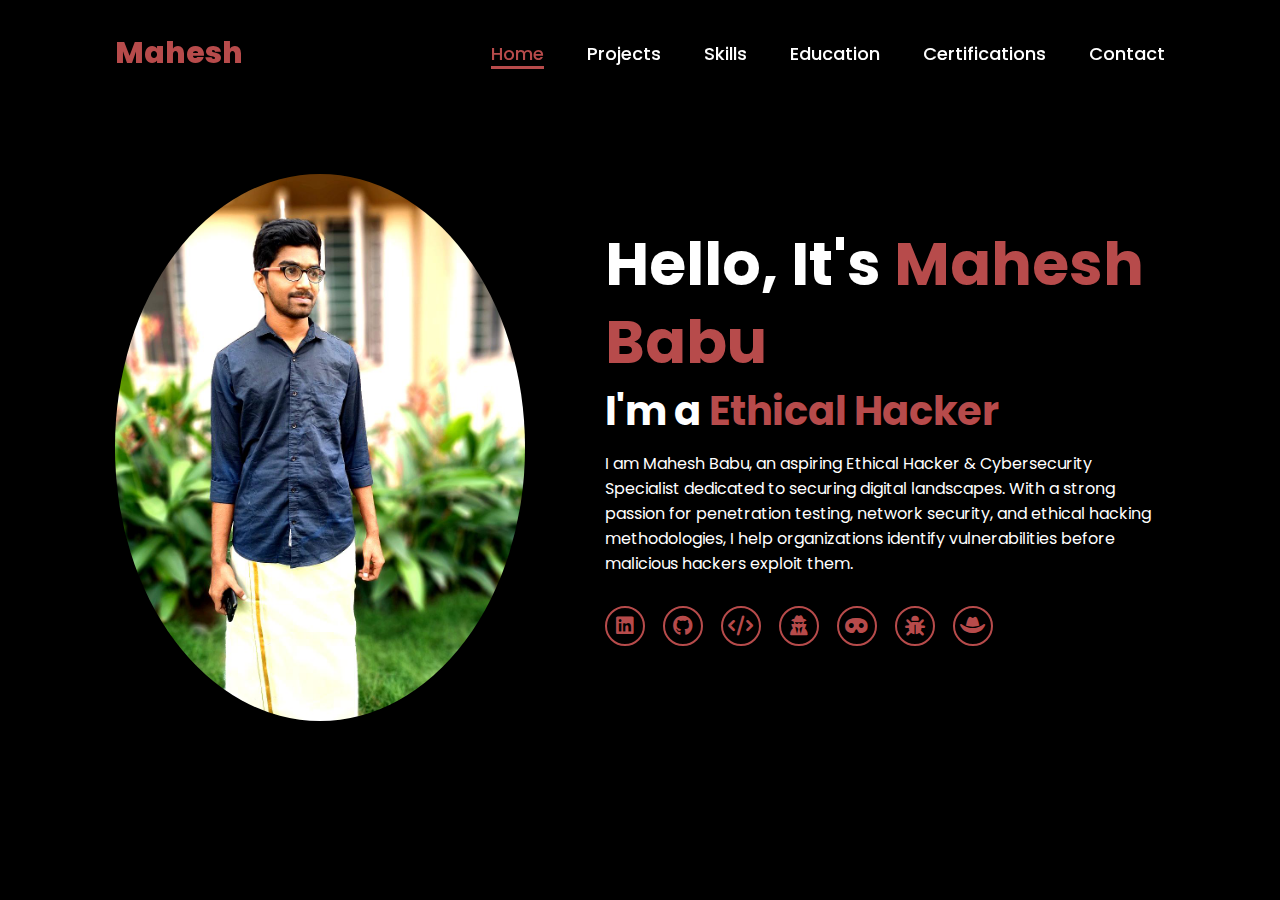
==== index.html @ 2ed83cf6 "Update index.html" ====
<!DOCTYPE html>
<html lang="en">
    
<head>
    <meta charset="UTF-8">
    <meta name="viewport" content="width=device-width, initial-scale=1.0">
    <link rel="stylesheet" href="https://cdnjs.cloudflare.com/ajax/libs/font-awesome/6.5.2/css/all.min.css">
    <link rel="stylesheet" href="style.css">
    <title>Portfolio Website</title>
</head>
<body>
    <header>
        <a href="#" class="logo">Mahesh</a>

        <nav>
            <a href="#" class="active"> Home</a>
            <a href="#"> Projects</a>
            <a href="skills.html" >Skills</a>
            <a href="education.html" >Education</a>
            <a href="certifications.html" >Certifications</a>
            <a href="contact.html" >Contact</a>
        </nav>
    </header>
    <section class="home">
        <div class="home-img">
            <img src="main.jpg" alt="">
        </div>
        <div class="home-content">
            <h1>Hello, It's <span>Mahesh Babu</span></h1>
            <h3 class="typing-text">I'm a <span></span></h3>
            <p>I am Mahesh Babu, an aspiring Ethical Hacker & Cybersecurity Specialist dedicated to securing digital landscapes. With a strong passion for penetration testing, network security, and ethical hacking methodologies, I help organizations identify vulnerabilities before malicious hackers exploit them.</p>
            <div class="social-icons">
                <a href="https://www.linkedin.com/in/mahesh-babu-gopanaboyina-70b3b0288/"><i class="fa-brands fa-linkedin"></i></a>
                <a href="https://github.com/MaheshGopanaboyina"><i class="fa-brands fa-github"></i></a>
                <a href="https://www.codechef.com/users/mahesh_2005"><i class="fa-solid fa-code"></i></a>
                <a href="https://account.hackthebox.com/dashboard"><i class="fa-solid fa-user-secret"></i></a>
                <a href="https://tryhackme.com/p/maheshgopanaboyi"><i class="fa-solid fa-mask"></i></a>
                <a href="https://bugcrowd.com/Mahesh1218"><i class="fa-solid fa-bug"></i> </a>
                <a href="https://hackerone.com/maheshgopanaboyina?type=user" ><i class="fa-solid fa-hat-cowboy"></i></a>
            </div>
           
        </div>
    </section>
</body>
</html>
---- style.css ----
@import url('https://fonts.googleapis.com/css2?family=Poppins:wght@100;200;300;400;500;600&display=swap');

*{
    margin: 0;
    padding: 0;
    box-sizing: border-box;
    text-decoration: none;
    border: none;
    outline: none;
    font-family: 'Poppins', sans-serif;
}

html{
    font-size: 62.5%;
}

body{
    width: 100%;
    height: 100vh;
    overflow-x: hidden;
    background-color: black;
    color: white;
}

header{
    margin-top: 20px;
    position: fixed;
    top: 0;
    left: 0;
    width: 100%;
    padding: 1rem 9%;
    background-color: transparent;
    filter: drop-shadow(10px);
    display: flex;
    justify-content: space-between;
    align-items: center;
    z-index: 100;
}

.logo{
    font-size: 3rem;
    color: #b74b4b;
    font-weight: 800;
    cursor: pointer;
    transition: 0.5s ease;
}

.logo:hover{
    transform: scale(1.1);
}

nav a{
    font-size: 1.8rem;
    color: white;
    margin-left: 4rem;
    font-weight: 500;
    transition: 0.3s ease;
    border-bottom: 3px solid transparent;
}

nav a:hover,
nav a.active{
    color: #b74b4b;
    border-bottom: 3px solid #b74b4b;
}

@media(max-width:995px){
    nav{
        position: absolute;
        display: none;
        top: 0;
        right: 0;
        width: 40%;
        border-left: 3px solid #b74b4b;
        border-bottom: 3px solid #b74b4b;
        border-bottom-left-radius: 2rem;
        padding: 1rem solid;
        background-color: #161616;
        border-top: 0.1rem solid rgba(0,0,0,0.1);
    }

    nav.active{
        display: block;
    }

    nav a{
        display: block;
        font-size: 2rem;
        margin: 3rem 0;
    }

    nav a:hover,
    nav a.active{
        padding: 1rem;
        border-radius: 0.5rem;
        border-bottom: 0.5rem solid #b74b4b;
    }
}

section{
    min-height: 100vh;
    padding: 5rem 9% 5rem;
}

.home{
    display: flex;
    justify-content: center;
    align-items: center;
    gap: 8rem;
    background-color: black;
}

.home .home-content h1{
    font-size: 6rem;
    font-weight: 700;
    line-height: 1.3;
}

span{
    color: #b74b4b;
}

.home-content h3{
    font-size: 4rem;
    margin-bottom: 1rem;
    font-weight: 700;
}

.home-content p{
    font-size: 1.6rem;
}

.home-img{
    border-radius: 50%;
}

.home-img img{
    position: relative;
    width: 32vw;
    border-radius: 50%;
    box-shadow: 0 0 25px solid #b74b4b;
    cursor: pointer;
    transition: 0.2s linear;
}

.home-img img:hover{
    font-size: 1.8rem;
    font-weight: 500;
}

.social-icons a{
    display: inline-flex;
    justify-content: center;
    align-items: center;
    width: 4rem;
    height: 4rem;
    background-color: transparent;
    border: 0.2rem solid #b74b4b;
    font-size: 2rem;
    border-radius: 50%;
    margin: 3rem 1.5rem 3rem 0;
    transition: 0.3s ease;
    color: #b74b4b;
}

.social-icons a:hover{
    color: black;
    transform: scale(1.3) translateY(-5px);
    background-color: #b74b4b;
    box-shadow: 0  0 25px #b74b4b;
}

.btn{
    display: inline-block;
    padding: 1rem 2.8rem;
    background-color: black;
    border-radius: 4rem;
    font-size: 1.6rem;
    color: #b74b4b;
    letter-spacing: 0.3rem;
    font-weight: 600;
    border: 2px solid #b74b4b;
    transition: 0.3s ease;
    cursor: pointer;
}

.btn:hover{
    transform: scale3d(1.03);
    background-color: #b74b4b;
    color: black;
    box-shadow: 0 0 25px #b74b4b;
}

.typing-text{
    font-size: 34px;
    font-weight: 600;
    min-width: 280px;
}

.typing-text span{
    position: relative;
}

.typing-text span::before{
    content: "Ethical Hacker";
    color: #b74b4b;
    animation: words 20s infinite;
}

.typing-text span::after{
    content: "";
    background-color: black;
    position: absolute;
    width: calc(100% + 8px);
    height: 100%;
    border-left: 3px solid black;
    right: -8;
    animation: cursor 0.6s infinite;
}

@keyframes cursor{
    to{
        border-left: 3px solid #b74b4b;
    }
}

@keyframes words {
    0% { content: "Ethical Hacker"; }
    25% { content: "Penetration Tester"; }
    50% { content: "Cybersecurity Expert"; }
    75% { content: "White Hat Hacker"; }
    100% { content: "Bug Bounty Hunter"; }
}

@media (max-width: 1000px){
    .home{
        gap: 4rem;
    }
}

@media(max-width:995px){
    .home{
        flex-direction: column;
        margin: 5rem 4rem;
    }

    .home .home-content h3{
        font-size: 2.5rem;
    }

    .home-content h1{
        font-size: 5rem;
    }

    .home-img img{
        width: 70vw;
        margin-top: 4rem;
    }
}
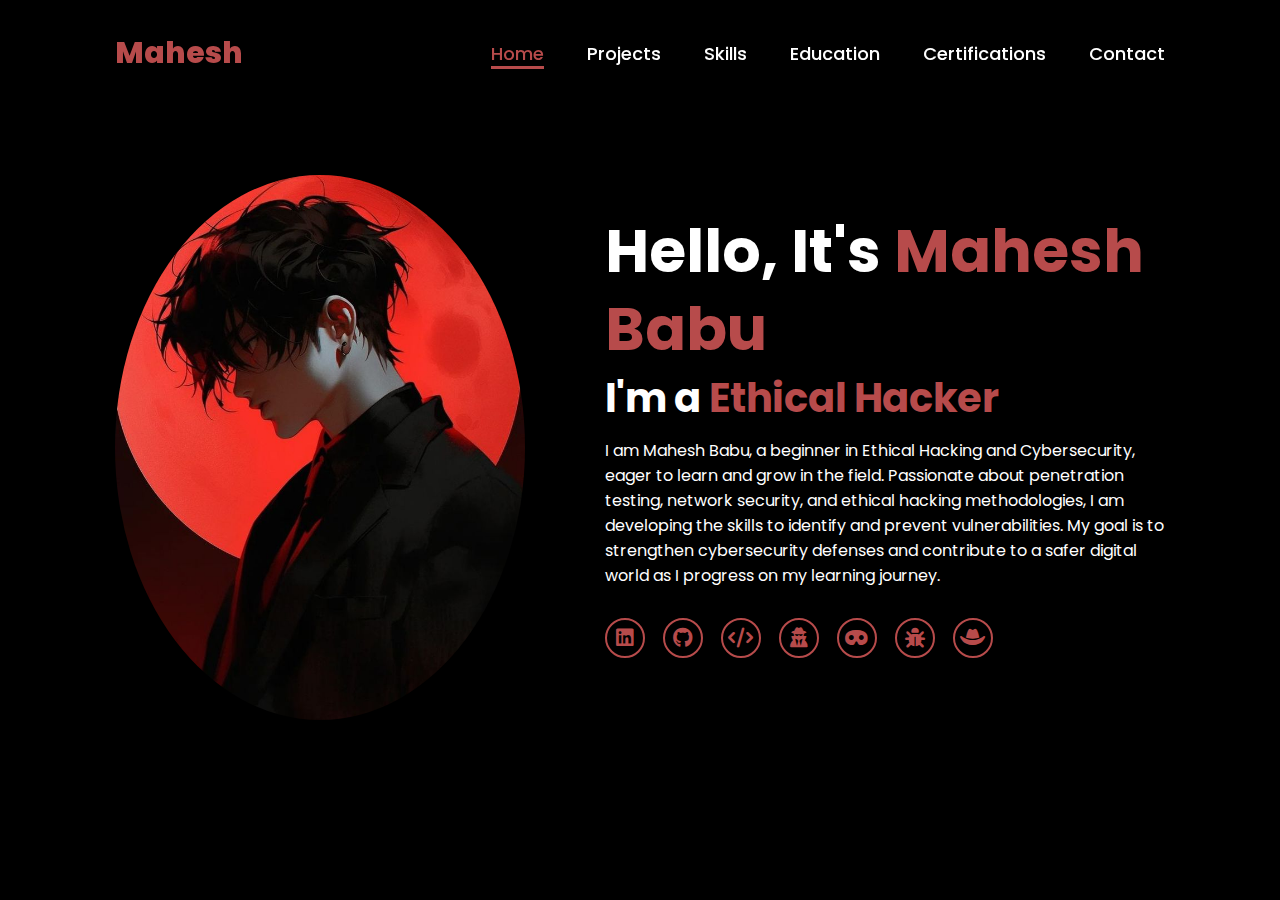
==== commit 883d5bdc: "Update index.html" ====
--- a/index.html
+++ b/index.html
@@ -28,7 +28,7 @@
         <div class="home-content">
             <h1>Hello, It's <span>Mahesh Babu</span></h1>
             <h3 class="typing-text">I'm a <span></span></h3>
-            <p>I am Mahesh Babu, an aspiring Ethical Hacker & Cybersecurity Specialist dedicated to securing digital landscapes. With a strong passion for penetration testing, network security, and ethical hacking methodologies, I help organizations identify vulnerabilities before malicious hackers exploit them.</p>
+            <p>I am Mahesh Babu, a beginner in Ethical Hacking and Cybersecurity, eager to learn and grow in the field. Passionate about penetration testing, network security, and ethical hacking methodologies, I am developing the skills to identify and prevent vulnerabilities. My goal is to strengthen cybersecurity defenses and contribute to a safer digital world as I progress on my learning journey.</p>
             <div class="social-icons">
                 <a href="https://www.linkedin.com/in/mahesh-babu-gopanaboyina-70b3b0288/"><i class="fa-brands fa-linkedin"></i></a>
                 <a href="https://github.com/MaheshGopanaboyina"><i class="fa-brands fa-github"></i></a>
--- a/style.css
+++ b/style.css
@@ -225,11 +225,11 @@
 }
 
 @keyframes words {
-    0% { content: "Ethical Hacker"; }
-    25% { content: "Penetration Tester"; }
-    50% { content: "Cybersecurity Expert"; }
-    75% { content: "White Hat Hacker"; }
-    100% { content: "Bug Bounty Hunter"; }
+    0% { content: "Aspiring Ethical Hacker"; }
+    25% { content: "Cybersecurity Enthusiastr"; }
+    50% { content: "Future Penetration Tester"; }
+    75% { content: "Bug Bounty Learner"; }
+    100% { content: "Learning Cyber Defense"; }
 }
 
 @media (max-width: 1000px){
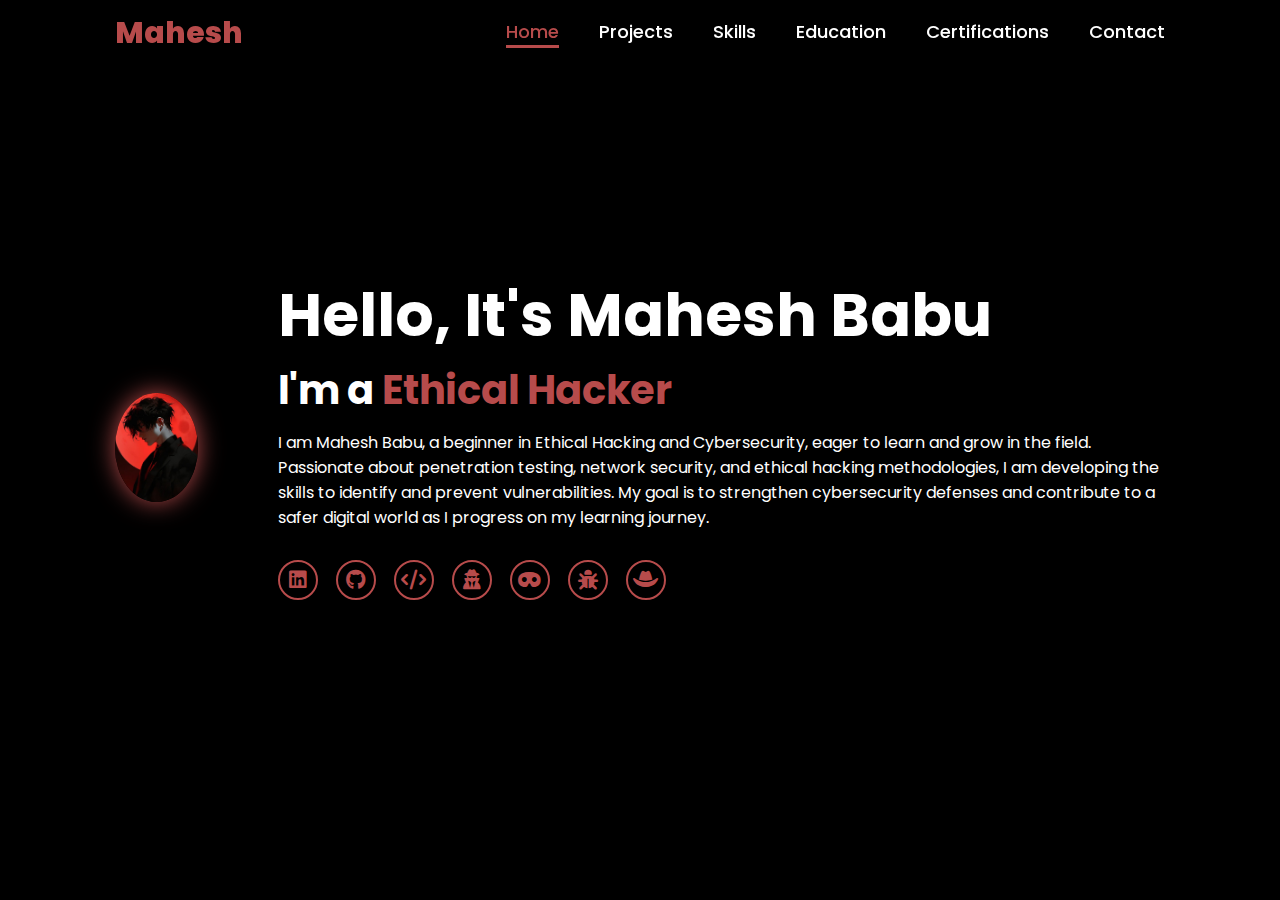
==== commit cd8bb953: "Update index.html" ====
--- a/index.html
+++ b/index.html
@@ -1,34 +1,36 @@
 <!DOCTYPE html>
 <html lang="en">
-    
 <head>
     <meta charset="UTF-8">
     <meta name="viewport" content="width=device-width, initial-scale=1.0">
+    <link rel="stylesheet" href="style.css">
     <link rel="stylesheet" href="https://cdnjs.cloudflare.com/ajax/libs/font-awesome/6.5.2/css/all.min.css">
-    <link rel="stylesheet" href="style.css">
     <title>Portfolio Website</title>
 </head>
 <body>
     <header>
         <a href="#" class="logo">Mahesh</a>
-
+        <div class="menu-toggle" onclick="toggleMenu()">☰</div>
         <nav>
-            <a href="#" class="active"> Home</a>
-            <a href="#"> Projects</a>
-            <a href="skills.html" >Skills</a>
-            <a href="education.html" >Education</a>
-            <a href="certifications.html" >Certifications</a>
-            <a href="contact.html" >Contact</a>
+            <a href="#" class="active">Home</a>
+            <a href="#">Projects</a>
+            <a href="skills.html">Skills</a>
+            <a href="education.html">Education</a>
+            <a href="certifications.html">Certifications</a>
+            <a href="contact.html">Contact</a>
         </nav>
     </header>
+
     <section class="home">
         <div class="home-img">
-            <img src="main.jpg" alt="">
+            <img src="main.jpg" alt="Mahesh Babu">
         </div>
         <div class="home-content">
             <h1>Hello, It's <span>Mahesh Babu</span></h1>
             <h3 class="typing-text">I'm a <span></span></h3>
-            <p>I am Mahesh Babu, a beginner in Ethical Hacking and Cybersecurity, eager to learn and grow in the field. Passionate about penetration testing, network security, and ethical hacking methodologies, I am developing the skills to identify and prevent vulnerabilities. My goal is to strengthen cybersecurity defenses and contribute to a safer digital world as I progress on my learning journey.</p>
+            <p>
+              I am Mahesh Babu, a beginner in Ethical Hacking and Cybersecurity, eager to learn and grow in the field. Passionate about penetration testing, network security, and ethical hacking methodologies, I am developing the skills to identify and prevent vulnerabilities. My goal is to strengthen cybersecurity defenses and contribute to a safer digital world as I progress on my learning journey.
+            </p>
             <div class="social-icons">
                 <a href="https://www.linkedin.com/in/mahesh-babu-gopanaboyina-70b3b0288/"><i class="fa-brands fa-linkedin"></i></a>
                 <a href="https://github.com/MaheshGopanaboyina"><i class="fa-brands fa-github"></i></a>
@@ -38,8 +40,13 @@
                 <a href="https://bugcrowd.com/Mahesh1218"><i class="fa-solid fa-bug"></i> </a>
                 <a href="https://hackerone.com/maheshgopanaboyina?type=user" ><i class="fa-solid fa-hat-cowboy"></i></a>
             </div>
-           
         </div>
     </section>
+
+    <script>
+        function toggleMenu() {
+            document.querySelector("nav").classList.toggle("active");
+        }
+    </script>
 </body>
 </html>
--- a/style.css
+++ b/style.css
@@ -1,6 +1,6 @@
 @import url('https://fonts.googleapis.com/css2?family=Poppins:wght@100;200;300;400;500;600&display=swap');
 
-*{
+* {
     margin: 0;
     padding: 0;
     box-sizing: border-box;
@@ -10,11 +10,12 @@
     font-family: 'Poppins', sans-serif;
 }
 
-html{
+html {
     font-size: 62.5%;
+    scroll-behavior: smooth;
 }
 
-body{
+body {
     width: 100%;
     height: 100vh;
     overflow-x: hidden;
@@ -22,34 +23,32 @@
     color: white;
 }
 
-header{
-    margin-top: 20px;
+/* Header */
+header {
     position: fixed;
     top: 0;
     left: 0;
     width: 100%;
     padding: 1rem 9%;
-    background-color: transparent;
-    filter: drop-shadow(10px);
+    background-color: rgba(0, 0, 0, 0.9);
     display: flex;
     justify-content: space-between;
     align-items: center;
     z-index: 100;
 }
 
-.logo{
+.logo {
     font-size: 3rem;
     color: #b74b4b;
     font-weight: 800;
     cursor: pointer;
-    transition: 0.5s ease;
 }
 
-.logo:hover{
-    transform: scale(1.1);
+nav {
+    display: flex;
 }
 
-nav a{
+nav a {
     font-size: 1.8rem;
     color: white;
     margin-left: 4rem;
@@ -59,50 +58,26 @@
 }
 
 nav a:hover,
-nav a.active{
+nav a.active {
     color: #b74b4b;
     border-bottom: 3px solid #b74b4b;
 }
 
-@media(max-width:995px){
-    nav{
-        position: absolute;
-        display: none;
-        top: 0;
-        right: 0;
-        width: 40%;
-        border-left: 3px solid #b74b4b;
-        border-bottom: 3px solid #b74b4b;
-        border-bottom-left-radius: 2rem;
-        padding: 1rem solid;
-        background-color: #161616;
-        border-top: 0.1rem solid rgba(0,0,0,0.1);
-    }
-
-    nav.active{
-        display: block;
-    }
-
-    nav a{
-        display: block;
-        font-size: 2rem;
-        margin: 3rem 0;
-    }
-
-    nav a:hover,
-    nav a.active{
-        padding: 1rem;
-        border-radius: 0.5rem;
-        border-bottom: 0.5rem solid #b74b4b;
-    }
+/* Menu Toggle for Mobile */
+.menu-toggle {
+    display: none;
+    font-size: 3rem;
+    color: white;
+    cursor: pointer;
 }
 
-section{
+/* Home Section */
+section {
     min-height: 100vh;
     padding: 5rem 9% 5rem;
 }
 
-.home{
+.home {
     display: flex;
     justify-content: center;
     align-items: center;
@@ -110,51 +85,36 @@
     background-color: black;
 }
 
-.home .home-content h1{
+.home-content h1 {
     font-size: 6rem;
     font-weight: 700;
-    line-height: 1.3;
 }
 
-span{
-    color: #b74b4b;
-}
-
-.home-content h3{
+.home-content h3 {
     font-size: 4rem;
     margin-bottom: 1rem;
     font-weight: 700;
 }
 
-.home-content p{
+.home-content p {
     font-size: 1.6rem;
 }
 
-.home-img{
+.home-img img {
+    width: 100%;
+    max-width: 280px;
     border-radius: 50%;
+    box-shadow: 0 0 25px #b74b4b;
+    cursor: pointer;
 }
 
-.home-img img{
-    position: relative;
-    width: 32vw;
-    border-radius: 50%;
-    box-shadow: 0 0 25px solid #b74b4b;
-    cursor: pointer;
-    transition: 0.2s linear;
-}
-
-.home-img img:hover{
-    font-size: 1.8rem;
-    font-weight: 500;
-}
-
-.social-icons a{
+/* Social Icons */
+.social-icons a {
     display: inline-flex;
     justify-content: center;
     align-items: center;
     width: 4rem;
     height: 4rem;
-    background-color: transparent;
     border: 0.2rem solid #b74b4b;
     font-size: 2rem;
     border-radius: 50%;
@@ -163,98 +123,71 @@
     color: #b74b4b;
 }
 
-.social-icons a:hover{
+.social-icons a:hover {
     color: black;
-    transform: scale(1.3) translateY(-5px);
+    transform: scale(1.3);
     background-color: #b74b4b;
-    box-shadow: 0  0 25px #b74b4b;
-}
-
-.btn{
-    display: inline-block;
-    padding: 1rem 2.8rem;
-    background-color: black;
-    border-radius: 4rem;
-    font-size: 1.6rem;
-    color: #b74b4b;
-    letter-spacing: 0.3rem;
-    font-weight: 600;
-    border: 2px solid #b74b4b;
-    transition: 0.3s ease;
-    cursor: pointer;
-}
-
-.btn:hover{
-    transform: scale3d(1.03);
-    background-color: #b74b4b;
-    color: black;
     box-shadow: 0 0 25px #b74b4b;
 }
 
-.typing-text{
-    font-size: 34px;
-    font-weight: 600;
-    min-width: 280px;
-}
-
-.typing-text span{
-    position: relative;
-}
-
-.typing-text span::before{
+/* Typing Animation */
+.typing-text span::before {
     content: "Ethical Hacker";
     color: #b74b4b;
-    animation: words 20s infinite;
-}
-
-.typing-text span::after{
-    content: "";
-    background-color: black;
-    position: absolute;
-    width: calc(100% + 8px);
-    height: 100%;
-    border-left: 3px solid black;
-    right: -8;
-    animation: cursor 0.6s infinite;
-}
-
-@keyframes cursor{
-    to{
-        border-left: 3px solid #b74b4b;
-    }
+    animation: words 10s infinite;
 }
 
 @keyframes words {
     0% { content: "Aspiring Ethical Hacker"; }
-    25% { content: "Cybersecurity Enthusiastr"; }
+    25% { content: "Cybersecurity Enthusiast"; }
     50% { content: "Future Penetration Tester"; }
     75% { content: "Bug Bounty Learner"; }
     100% { content: "Learning Cyber Defense"; }
 }
 
-@media (max-width: 1000px){
-    .home{
-        gap: 4rem;
+/* Responsive Design */
+@media (max-width: 995px) {
+    .home {
+        flex-direction: column;
+        text-align: center;
+    }
+
+    .home-content h1 {
+        font-size: 4rem;
+    }
+
+    .home-content h3 {
+        font-size: 3rem;
+    }
+
+    .home-img img {
+        width: 70%;
+        margin-top: 4rem;
+    }
+
+    nav {
+        display: none;
+        flex-direction: column;
+        position: absolute;
+        top: 60px;
+        right: 0;
+        width: 60%;
+        background-color: rgba(0, 0, 0, 0.9);
+        border-left: 3px solid #b74b4b;
+        padding: 2rem;
+    }
+
+    nav.active {
+        display: flex;
+    }
+
+    nav a {
+        display: block;
+        font-size: 2rem;
+        margin: 1.5rem 0;
+    }
+
+    .menu-toggle {
+        display: block;
     }
 }
-
-@media(max-width:995px){
-    .home{
-        flex-direction: column;
-        margin: 5rem 4rem;
-    }
-
-    .home .home-content h3{
-        font-size: 2.5rem;
-    }
-
-    .home-content h1{
-        font-size: 5rem;
-    }
-
-    .home-img img{
-        width: 70vw;
-        margin-top: 4rem;
-    }
-}
-
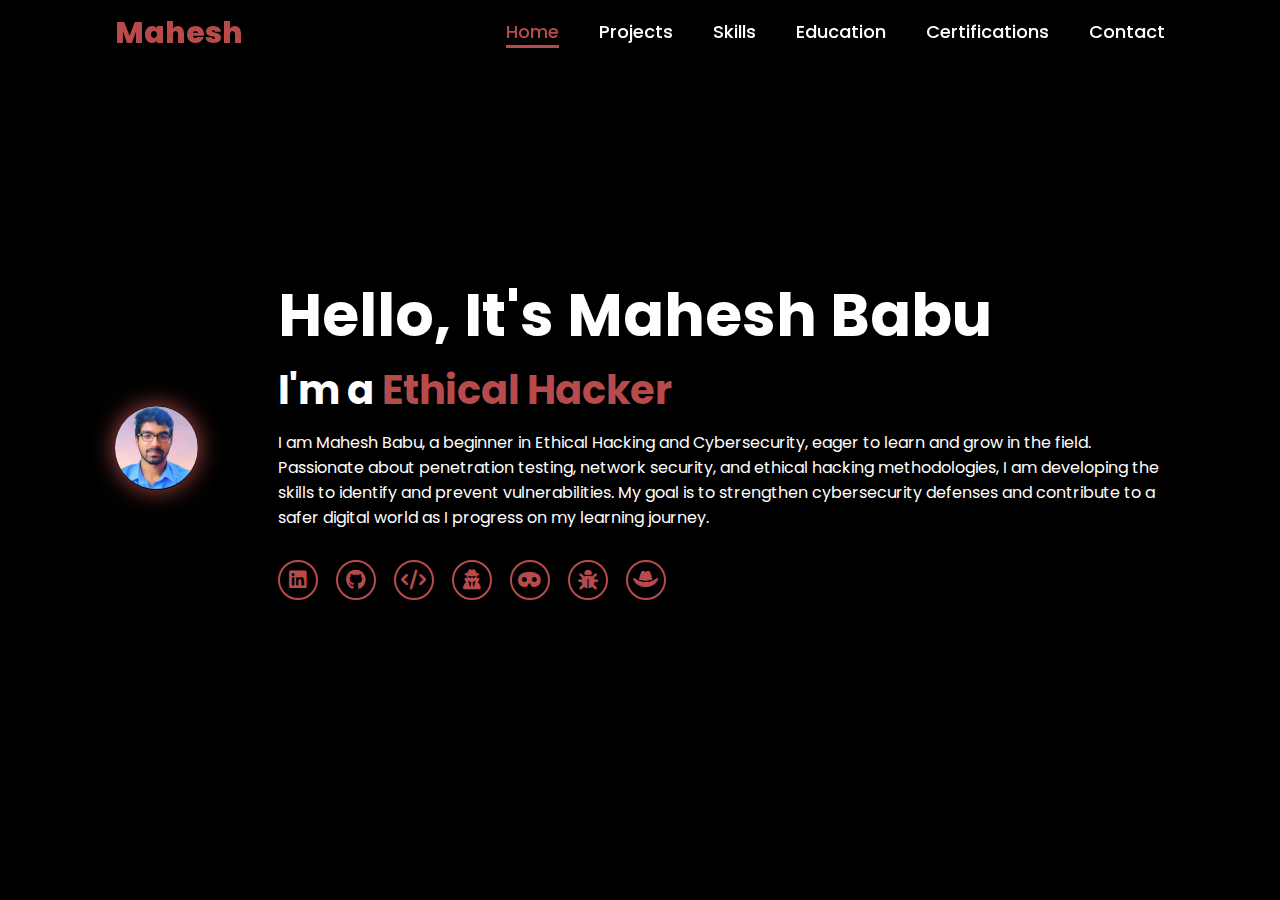
==== commit 99d0e28a: "Update index.html" ====
--- a/index.html
+++ b/index.html
@@ -9,11 +9,11 @@
 </head>
 <body>
     <header>
-        <a href="#" class="logo">Mahesh</a>
+        <a href="index.html" class="logo">Mahesh</a>
         <div class="menu-toggle" onclick="toggleMenu()">☰</div>
         <nav>
             <a href="#" class="active">Home</a>
-            <a href="#">Projects</a>
+            <a href="projects.html">Projects</a>
             <a href="skills.html">Skills</a>
             <a href="education.html">Education</a>
             <a href="certifications.html">Certifications</a>
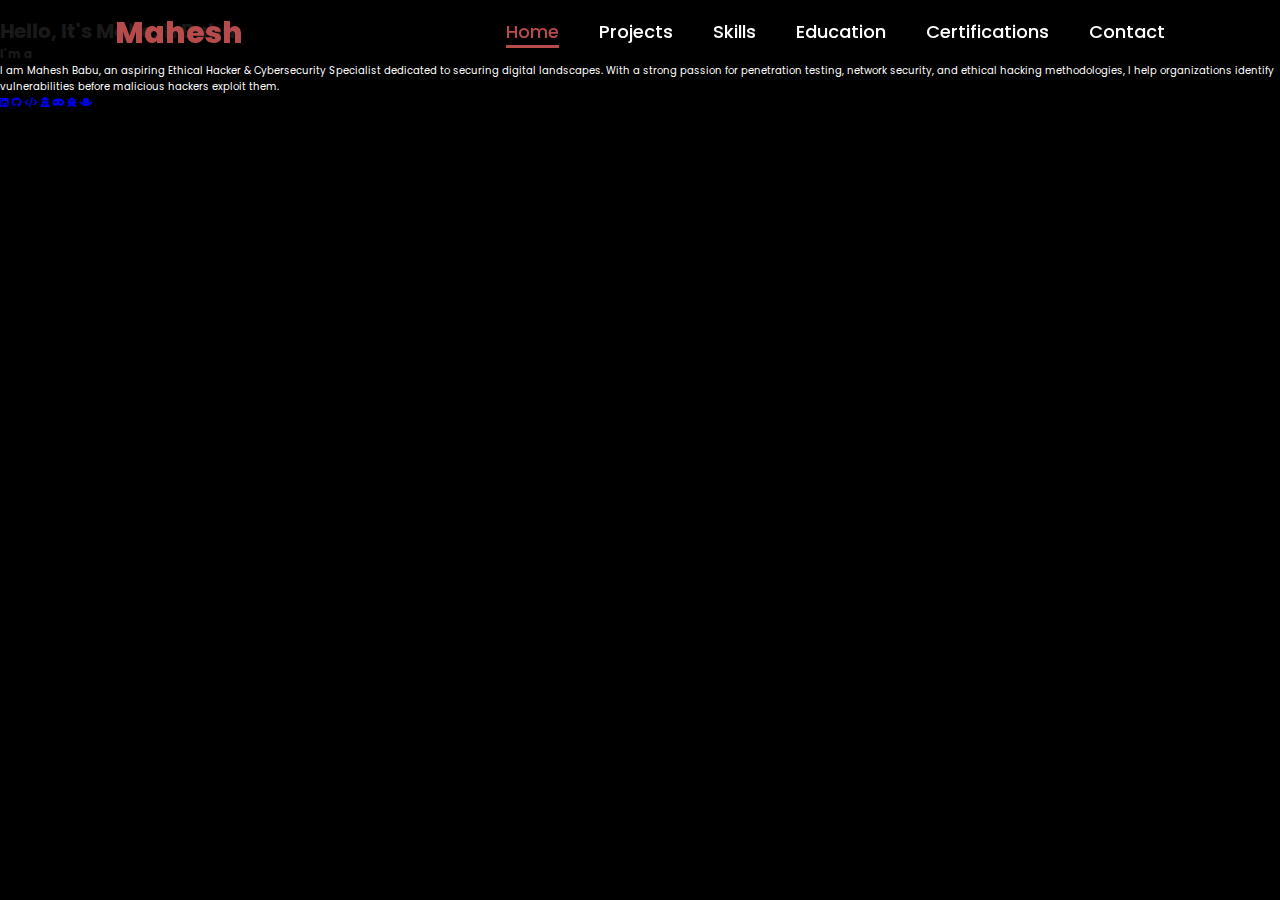
==== commit a9cc42b7: "Update index.html" ====
--- a/index.html
+++ b/index.html
@@ -1,36 +1,34 @@
 <!DOCTYPE html>
 <html lang="en">
+    
 <head>
     <meta charset="UTF-8">
     <meta name="viewport" content="width=device-width, initial-scale=1.0">
+    <link rel="stylesheet" href="https://cdnjs.cloudflare.com/ajax/libs/font-awesome/6.5.2/css/all.min.css">
     <link rel="stylesheet" href="style.css">
-    <link rel="stylesheet" href="https://cdnjs.cloudflare.com/ajax/libs/font-awesome/6.5.2/css/all.min.css">
     <title>Portfolio Website</title>
 </head>
 <body>
     <header>
-        <a href="index.html" class="logo">Mahesh</a>
-        <div class="menu-toggle" onclick="toggleMenu()">☰</div>
+        <a href="#" class="logo">Mahesh</a>
+
         <nav>
-            <a href="#" class="active">Home</a>
-            <a href="projects.html">Projects</a>
-            <a href="skills.html">Skills</a>
-            <a href="education.html">Education</a>
-            <a href="certifications.html">Certifications</a>
-            <a href="contact.html">Contact</a>
+            <a href="index.html" class="active"> Home</a>
+            <a href="projects.html"> Projects</a>
+            <a href="skills.html" >Skills</a>
+            <a href="education.html" >Education</a>
+            <a href="certifications.html" >Certifications</a>
+            <a href="contact.html" >Contact</a>
         </nav>
     </header>
-
     <section class="home">
         <div class="home-img">
-            <img src="main.jpg" alt="Mahesh Babu">
+            <img src="images/main.jpg" alt="">
         </div>
         <div class="home-content">
             <h1>Hello, It's <span>Mahesh Babu</span></h1>
             <h3 class="typing-text">I'm a <span></span></h3>
-            <p>
-              I am Mahesh Babu, a beginner in Ethical Hacking and Cybersecurity, eager to learn and grow in the field. Passionate about penetration testing, network security, and ethical hacking methodologies, I am developing the skills to identify and prevent vulnerabilities. My goal is to strengthen cybersecurity defenses and contribute to a safer digital world as I progress on my learning journey.
-            </p>
+            <p>I am Mahesh Babu, an aspiring Ethical Hacker & Cybersecurity Specialist dedicated to securing digital landscapes. With a strong passion for penetration testing, network security, and ethical hacking methodologies, I help organizations identify vulnerabilities before malicious hackers exploit them.</p>
             <div class="social-icons">
                 <a href="https://www.linkedin.com/in/mahesh-babu-gopanaboyina-70b3b0288/"><i class="fa-brands fa-linkedin"></i></a>
                 <a href="https://github.com/MaheshGopanaboyina"><i class="fa-brands fa-github"></i></a>
@@ -40,13 +38,8 @@
                 <a href="https://bugcrowd.com/Mahesh1218"><i class="fa-solid fa-bug"></i> </a>
                 <a href="https://hackerone.com/maheshgopanaboyina?type=user" ><i class="fa-solid fa-hat-cowboy"></i></a>
             </div>
+           
         </div>
     </section>
-
-    <script>
-        function toggleMenu() {
-            document.querySelector("nav").classList.toggle("active");
-        }
-    </script>
 </body>
 </html>
--- a/style.css
+++ b/style.css
@@ -23,7 +23,6 @@
     color: white;
 }
 
-/* Header */
 header {
     position: fixed;
     top: 0;
@@ -63,7 +62,6 @@
     border-bottom: 3px solid #b74b4b;
 }
 
-/* Menu Toggle for Mobile */
 .menu-toggle {
     display: none;
     font-size: 3rem;
@@ -71,81 +69,6 @@
     cursor: pointer;
 }
 
-/* Home Section */
-section {
-    min-height: 100vh;
-    padding: 5rem 9% 5rem;
-}
-
-.home {
-    display: flex;
-    justify-content: center;
-    align-items: center;
-    gap: 8rem;
-    background-color: black;
-}
-
-.home-content h1 {
-    font-size: 6rem;
-    font-weight: 700;
-}
-
-.home-content h3 {
-    font-size: 4rem;
-    margin-bottom: 1rem;
-    font-weight: 700;
-}
-
-.home-content p {
-    font-size: 1.6rem;
-}
-
-.home-img img {
-    width: 100%;
-    max-width: 280px;
-    border-radius: 50%;
-    box-shadow: 0 0 25px #b74b4b;
-    cursor: pointer;
-}
-
-/* Social Icons */
-.social-icons a {
-    display: inline-flex;
-    justify-content: center;
-    align-items: center;
-    width: 4rem;
-    height: 4rem;
-    border: 0.2rem solid #b74b4b;
-    font-size: 2rem;
-    border-radius: 50%;
-    margin: 3rem 1.5rem 3rem 0;
-    transition: 0.3s ease;
-    color: #b74b4b;
-}
-
-.social-icons a:hover {
-    color: black;
-    transform: scale(1.3);
-    background-color: #b74b4b;
-    box-shadow: 0 0 25px #b74b4b;
-}
-
-/* Typing Animation */
-.typing-text span::before {
-    content: "Ethical Hacker";
-    color: #b74b4b;
-    animation: words 10s infinite;
-}
-
-@keyframes words {
-    0% { content: "Aspiring Ethical Hacker"; }
-    25% { content: "Cybersecurity Enthusiast"; }
-    50% { content: "Future Penetration Tester"; }
-    75% { content: "Bug Bounty Learner"; }
-    100% { content: "Learning Cyber Defense"; }
-}
-
-/* Responsive Design */
 @media (max-width: 995px) {
     .home {
         flex-direction: column;
@@ -175,6 +98,7 @@
         background-color: rgba(0, 0, 0, 0.9);
         border-left: 3px solid #b74b4b;
         padding: 2rem;
+        transition: all 0.3s ease-in-out;
     }
 
     nav.active {
@@ -191,3 +115,4 @@
         display: block;
     }
 }
+</style>
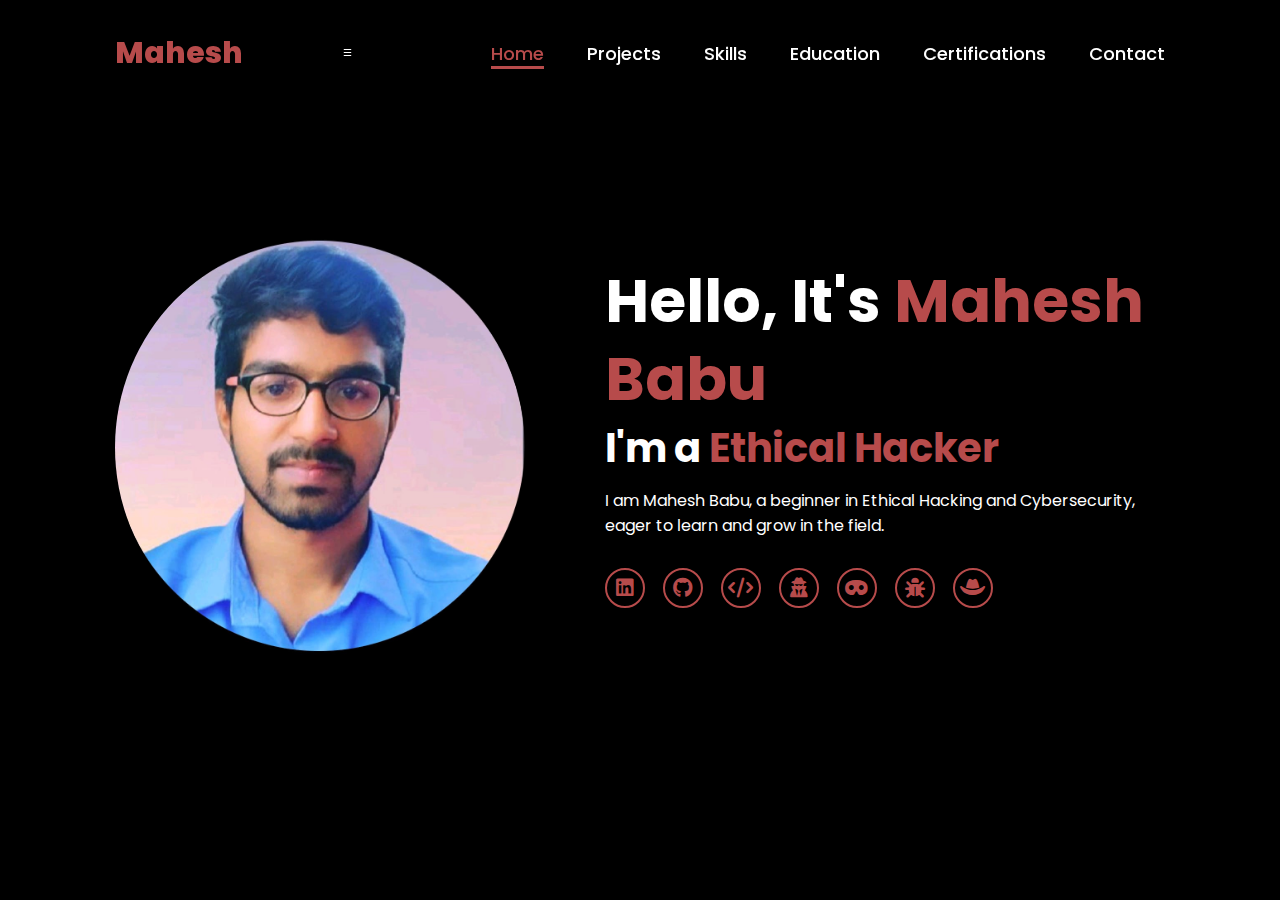
==== commit f2e0a6b7: "Update index.html" ====
--- a/index.html
+++ b/index.html
@@ -1,34 +1,36 @@
 <!DOCTYPE html>
 <html lang="en">
-    
 <head>
     <meta charset="UTF-8">
     <meta name="viewport" content="width=device-width, initial-scale=1.0">
+    <link rel="stylesheet" href="style.css">
     <link rel="stylesheet" href="https://cdnjs.cloudflare.com/ajax/libs/font-awesome/6.5.2/css/all.min.css">
-    <link rel="stylesheet" href="style.css">
     <title>Portfolio Website</title>
 </head>
 <body>
     <header>
         <a href="#" class="logo">Mahesh</a>
-
+        <div class="menu-toggle" onclick="toggleMenu()">☰</div>
         <nav>
-            <a href="index.html" class="active"> Home</a>
-            <a href="projects.html"> Projects</a>
-            <a href="skills.html" >Skills</a>
-            <a href="education.html" >Education</a>
-            <a href="certifications.html" >Certifications</a>
-            <a href="contact.html" >Contact</a>
+            <a href="#" class="active">Home</a>
+            <a href="#">Projects</a>
+            <a href="skills.html">Skills</a>
+            <a href="education.html">Education</a>
+            <a href="certifications.html">Certifications</a>
+            <a href="contact.html">Contact</a>
         </nav>
     </header>
+
     <section class="home">
         <div class="home-img">
-            <img src="images/main.jpg" alt="">
+            <img src="main.jpg" alt="Mahesh Babu">
         </div>
         <div class="home-content">
             <h1>Hello, It's <span>Mahesh Babu</span></h1>
             <h3 class="typing-text">I'm a <span></span></h3>
-            <p>I am Mahesh Babu, an aspiring Ethical Hacker & Cybersecurity Specialist dedicated to securing digital landscapes. With a strong passion for penetration testing, network security, and ethical hacking methodologies, I help organizations identify vulnerabilities before malicious hackers exploit them.</p>
+            <p>
+                I am Mahesh Babu, a beginner in Ethical Hacking and Cybersecurity, eager to learn and grow in the field.
+            </p>
             <div class="social-icons">
                 <a href="https://www.linkedin.com/in/mahesh-babu-gopanaboyina-70b3b0288/"><i class="fa-brands fa-linkedin"></i></a>
                 <a href="https://github.com/MaheshGopanaboyina"><i class="fa-brands fa-github"></i></a>
@@ -38,8 +40,13 @@
                 <a href="https://bugcrowd.com/Mahesh1218"><i class="fa-solid fa-bug"></i> </a>
                 <a href="https://hackerone.com/maheshgopanaboyina?type=user" ><i class="fa-solid fa-hat-cowboy"></i></a>
             </div>
-           
         </div>
     </section>
+
+    <script>
+        function toggleMenu() {
+            document.querySelector("nav").classList.toggle("active");
+        }
+    </script>
 </body>
 </html>
--- a/style.css
+++ b/style.css
@@ -1,6 +1,6 @@
 @import url('https://fonts.googleapis.com/css2?family=Poppins:wght@100;200;300;400;500;600&display=swap');
 
-* {
+*{
     margin: 0;
     padding: 0;
     box-sizing: border-box;
@@ -10,12 +10,11 @@
     font-family: 'Poppins', sans-serif;
 }
 
-html {
+html{
     font-size: 62.5%;
-    scroll-behavior: smooth;
-}
-
-body {
+}
+
+body{
     width: 100%;
     height: 100vh;
     overflow-x: hidden;
@@ -23,31 +22,34 @@
     color: white;
 }
 
-header {
+header{
+    margin-top: 20px;
     position: fixed;
     top: 0;
     left: 0;
     width: 100%;
     padding: 1rem 9%;
-    background-color: rgba(0, 0, 0, 0.9);
+    background-color: transparent;
+    filter: drop-shadow(10px);
     display: flex;
     justify-content: space-between;
     align-items: center;
     z-index: 100;
 }
 
-.logo {
+.logo{
     font-size: 3rem;
     color: #b74b4b;
     font-weight: 800;
     cursor: pointer;
-}
-
-nav {
-    display: flex;
-}
-
-nav a {
+    transition: 0.5s ease;
+}
+
+.logo:hover{
+    transform: scale(1.1);
+}
+
+nav a{
     font-size: 1.8rem;
     color: white;
     margin-left: 4rem;
@@ -57,62 +59,202 @@
 }
 
 nav a:hover,
-nav a.active {
+nav a.active{
     color: #b74b4b;
     border-bottom: 3px solid #b74b4b;
 }
 
-.menu-toggle {
-    display: none;
-    font-size: 3rem;
-    color: white;
-    cursor: pointer;
-}
-
-@media (max-width: 995px) {
-    .home {
-        flex-direction: column;
-        text-align: center;
-    }
-
-    .home-content h1 {
-        font-size: 4rem;
-    }
-
-    .home-content h3 {
-        font-size: 3rem;
-    }
-
-    .home-img img {
-        width: 70%;
-        margin-top: 4rem;
-    }
-
-    nav {
+@media(max-width:995px){
+    nav{
+        position: absolute;
         display: none;
-        flex-direction: column;
-        position: absolute;
-        top: 60px;
+        top: 0;
         right: 0;
-        width: 60%;
-        background-color: rgba(0, 0, 0, 0.9);
+        width: 40%;
         border-left: 3px solid #b74b4b;
-        padding: 2rem;
-        transition: all 0.3s ease-in-out;
-    }
-
-    nav.active {
-        display: flex;
-    }
-
-    nav a {
+        border-bottom: 3px solid #b74b4b;
+        border-bottom-left-radius: 2rem;
+        padding: 1rem solid;
+        background-color: #161616;
+        border-top: 0.1rem solid rgba(0,0,0,0.1);
+    }
+
+    nav.active{
+        display: block;
+    }
+
+    nav a{
         display: block;
         font-size: 2rem;
-        margin: 1.5rem 0;
-    }
-
-    .menu-toggle {
-        display: block;
-    }
-}
-</style>
+        margin: 3rem 0;
+    }
+
+    nav a:hover,
+    nav a.active{
+        padding: 1rem;
+        border-radius: 0.5rem;
+        border-bottom: 0.5rem solid #b74b4b;
+    }
+}
+
+section{
+    min-height: 100vh;
+    padding: 5rem 9% 5rem;
+}
+
+.home{
+    display: flex;
+    justify-content: center;
+    align-items: center;
+    gap: 8rem;
+    background-color: black;
+}
+
+.home .home-content h1{
+    font-size: 6rem;
+    font-weight: 700;
+    line-height: 1.3;
+}
+
+span{
+    color: #b74b4b;
+}
+
+.home-content h3{
+    font-size: 4rem;
+    margin-bottom: 1rem;
+    font-weight: 700;
+}
+
+.home-content p{
+    font-size: 1.6rem;
+}
+
+.home-img{
+    border-radius: 50%;
+}
+
+.home-img img{
+    position: relative;
+    width: 32vw;
+    border-radius: 50%;
+    box-shadow: 0 0 25px solid #b74b4b;
+    cursor: pointer;
+    transition: 0.2s linear;
+}
+
+.home-img img:hover{
+    font-size: 1.8rem;
+    font-weight: 500;
+}
+
+.social-icons a{
+    display: inline-flex;
+    justify-content: center;
+    align-items: center;
+    width: 4rem;
+    height: 4rem;
+    background-color: transparent;
+    border: 0.2rem solid #b74b4b;
+    font-size: 2rem;
+    border-radius: 50%;
+    margin: 3rem 1.5rem 3rem 0;
+    transition: 0.3s ease;
+    color: #b74b4b;
+}
+
+.social-icons a:hover{
+    color: black;
+    transform: scale(1.3) translateY(-5px);
+    background-color: #b74b4b;
+    box-shadow: 0  0 25px #b74b4b;
+}
+
+.btn{
+    display: inline-block;
+    padding: 1rem 2.8rem;
+    background-color: black;
+    border-radius: 4rem;
+    font-size: 1.6rem;
+    color: #b74b4b;
+    letter-spacing: 0.3rem;
+    font-weight: 600;
+    border: 2px solid #b74b4b;
+    transition: 0.3s ease;
+    cursor: pointer;
+}
+
+.btn:hover{
+    transform: scale3d(1.03);
+    background-color: #b74b4b;
+    color: black;
+    box-shadow: 0 0 25px #b74b4b;
+}
+
+.typing-text{
+    font-size: 34px;
+    font-weight: 600;
+    min-width: 280px;
+}
+
+.typing-text span{
+    position: relative;
+}
+
+.typing-text span::before{
+    content: "Ethical Hacker";
+    color: #b74b4b;
+    animation: words 20s infinite;
+}
+
+.typing-text span::after{
+    content: "";
+    background-color: black;
+    position: absolute;
+    width: calc(100% + 8px);
+    height: 100%;
+    border-left: 3px solid black;
+    right: -8;
+    animation: cursor 0.6s infinite;
+}
+
+@keyframes cursor{
+    to{
+        border-left: 3px solid #b74b4b;
+    }
+}
+
+@keyframes words {
+    0% { content: "Ethical Hacker"; }
+    25% { content: "Penetration Tester"; }
+    50% { content: "Cybersecurity Expert"; }
+    75% { content: "White Hat Hacker"; }
+    100% { content: "Bug Bounty Hunter"; }
+}
+
+@media (max-width: 1000px){
+    .home{
+        gap: 4rem;
+    }
+}
+
+@media(max-width:995px){
+    .home{
+        flex-direction: column;
+        margin: 5rem 4rem;
+    }
+
+    .home .home-content h3{
+        font-size: 2.5rem;
+    }
+
+    .home-content h1{
+        font-size: 5rem;
+    }
+
+    .home-img img{
+        width: 70vw;
+        margin-top: 4rem;
+    }
+}
+
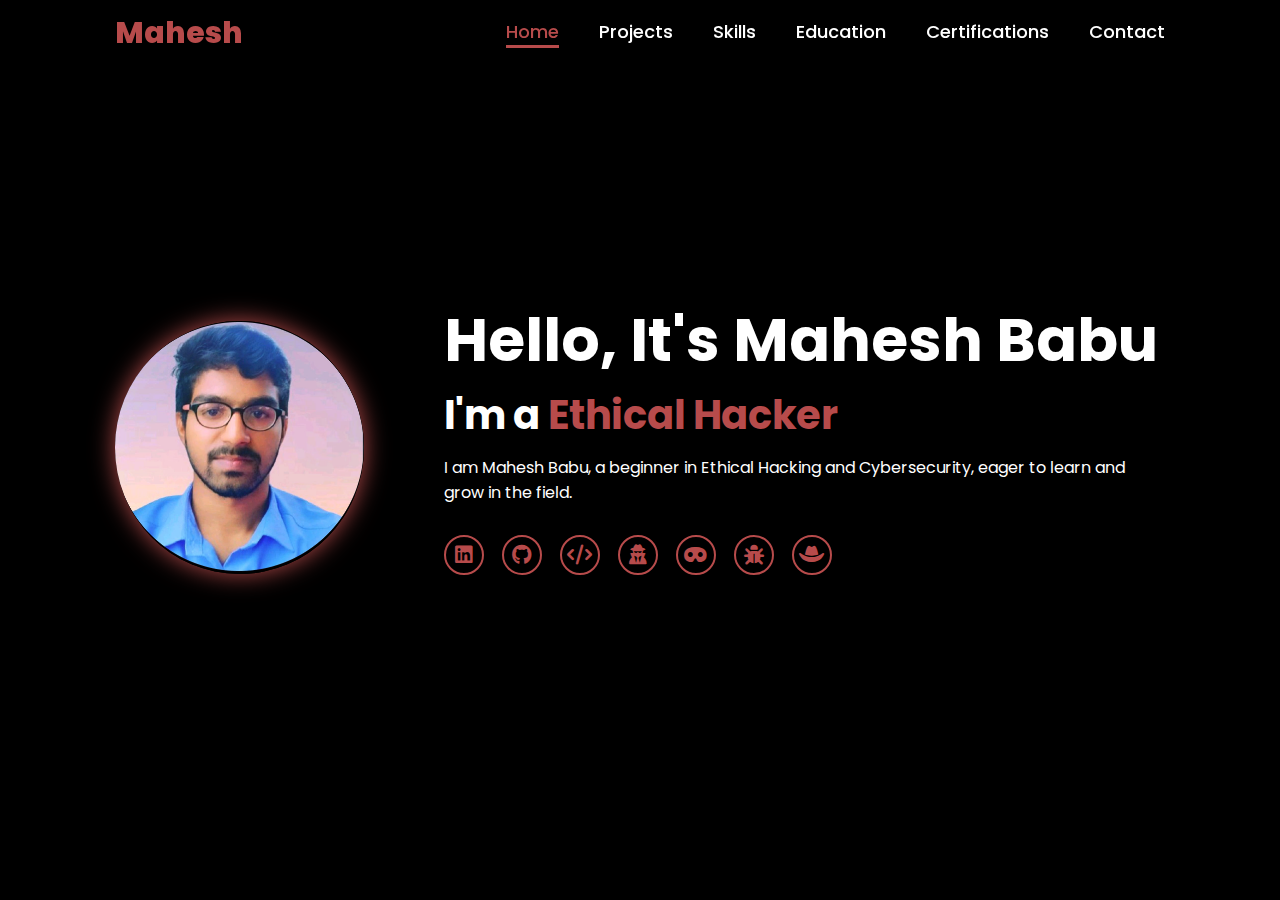
==== commit c3ec6b4c: "Update index.html" ====
--- a/index.html
+++ b/index.html
@@ -13,7 +13,7 @@
         <div class="menu-toggle" onclick="toggleMenu()">☰</div>
         <nav>
             <a href="#" class="active">Home</a>
-            <a href="#">Projects</a>
+            <a href="projects.html">Projects</a>
             <a href="skills.html">Skills</a>
             <a href="education.html">Education</a>
             <a href="certifications.html">Certifications</a>
--- a/style.css
+++ b/style.css
@@ -1,6 +1,6 @@
 @import url('https://fonts.googleapis.com/css2?family=Poppins:wght@100;200;300;400;500;600&display=swap');
 
-*{
+* {
     margin: 0;
     padding: 0;
     box-sizing: border-box;
@@ -10,11 +10,12 @@
     font-family: 'Poppins', sans-serif;
 }
 
-html{
+html {
     font-size: 62.5%;
+    scroll-behavior: smooth;
 }
 
-body{
+body {
     width: 100%;
     height: 100vh;
     overflow-x: hidden;
@@ -22,34 +23,32 @@
     color: white;
 }
 
-header{
-    margin-top: 20px;
+/* Header */
+header {
     position: fixed;
     top: 0;
     left: 0;
     width: 100%;
     padding: 1rem 9%;
-    background-color: transparent;
-    filter: drop-shadow(10px);
+    background-color: rgba(0, 0, 0, 0.9);
     display: flex;
     justify-content: space-between;
     align-items: center;
     z-index: 100;
 }
 
-.logo{
+.logo {
     font-size: 3rem;
     color: #b74b4b;
     font-weight: 800;
     cursor: pointer;
-    transition: 0.5s ease;
 }
 
-.logo:hover{
-    transform: scale(1.1);
+nav {
+    display: flex;
 }
 
-nav a{
+nav a {
     font-size: 1.8rem;
     color: white;
     margin-left: 4rem;
@@ -59,50 +58,26 @@
 }
 
 nav a:hover,
-nav a.active{
+nav a.active {
     color: #b74b4b;
     border-bottom: 3px solid #b74b4b;
 }
 
-@media(max-width:995px){
-    nav{
-        position: absolute;
-        display: none;
-        top: 0;
-        right: 0;
-        width: 40%;
-        border-left: 3px solid #b74b4b;
-        border-bottom: 3px solid #b74b4b;
-        border-bottom-left-radius: 2rem;
-        padding: 1rem solid;
-        background-color: #161616;
-        border-top: 0.1rem solid rgba(0,0,0,0.1);
-    }
-
-    nav.active{
-        display: block;
-    }
-
-    nav a{
-        display: block;
-        font-size: 2rem;
-        margin: 3rem 0;
-    }
-
-    nav a:hover,
-    nav a.active{
-        padding: 1rem;
-        border-radius: 0.5rem;
-        border-bottom: 0.5rem solid #b74b4b;
-    }
+/* Menu Toggle for Mobile */
+.menu-toggle {
+    display: none;
+    font-size: 3rem;
+    color: white;
+    cursor: pointer;
 }
 
-section{
+/* Home Section */
+section {
     min-height: 100vh;
     padding: 5rem 9% 5rem;
 }
 
-.home{
+.home {
     display: flex;
     justify-content: center;
     align-items: center;
@@ -110,51 +85,36 @@
     background-color: black;
 }
 
-.home .home-content h1{
+.home-content h1 {
     font-size: 6rem;
     font-weight: 700;
-    line-height: 1.3;
 }
 
-span{
-    color: #b74b4b;
-}
-
-.home-content h3{
+.home-content h3 {
     font-size: 4rem;
     margin-bottom: 1rem;
     font-weight: 700;
 }
 
-.home-content p{
+.home-content p {
     font-size: 1.6rem;
 }
 
-.home-img{
+.home-img img {
+    width: 100%;
+    max-width: 280px;
     border-radius: 50%;
+    box-shadow: 0 0 25px #b74b4b;
+    cursor: pointer;
 }
 
-.home-img img{
-    position: relative;
-    width: 32vw;
-    border-radius: 50%;
-    box-shadow: 0 0 25px solid #b74b4b;
-    cursor: pointer;
-    transition: 0.2s linear;
-}
-
-.home-img img:hover{
-    font-size: 1.8rem;
-    font-weight: 500;
-}
-
-.social-icons a{
+/* Social Icons */
+.social-icons a {
     display: inline-flex;
     justify-content: center;
     align-items: center;
     width: 4rem;
     height: 4rem;
-    background-color: transparent;
     border: 0.2rem solid #b74b4b;
     font-size: 2rem;
     border-radius: 50%;
@@ -163,98 +123,71 @@
     color: #b74b4b;
 }
 
-.social-icons a:hover{
+.social-icons a:hover {
     color: black;
-    transform: scale(1.3) translateY(-5px);
+    transform: scale(1.3);
     background-color: #b74b4b;
-    box-shadow: 0  0 25px #b74b4b;
-}
-
-.btn{
-    display: inline-block;
-    padding: 1rem 2.8rem;
-    background-color: black;
-    border-radius: 4rem;
-    font-size: 1.6rem;
-    color: #b74b4b;
-    letter-spacing: 0.3rem;
-    font-weight: 600;
-    border: 2px solid #b74b4b;
-    transition: 0.3s ease;
-    cursor: pointer;
-}
-
-.btn:hover{
-    transform: scale3d(1.03);
-    background-color: #b74b4b;
-    color: black;
     box-shadow: 0 0 25px #b74b4b;
 }
 
-.typing-text{
-    font-size: 34px;
-    font-weight: 600;
-    min-width: 280px;
-}
-
-.typing-text span{
-    position: relative;
-}
-
-.typing-text span::before{
+/* Typing Animation */
+.typing-text span::before {
     content: "Ethical Hacker";
     color: #b74b4b;
-    animation: words 20s infinite;
-}
-
-.typing-text span::after{
-    content: "";
-    background-color: black;
-    position: absolute;
-    width: calc(100% + 8px);
-    height: 100%;
-    border-left: 3px solid black;
-    right: -8;
-    animation: cursor 0.6s infinite;
-}
-
-@keyframes cursor{
-    to{
-        border-left: 3px solid #b74b4b;
-    }
+    animation: words 10s infinite;
 }
 
 @keyframes words {
-    0% { content: "Ethical Hacker"; }
-    25% { content: "Penetration Tester"; }
-    50% { content: "Cybersecurity Expert"; }
-    75% { content: "White Hat Hacker"; }
-    100% { content: "Bug Bounty Hunter"; }
+    0% { content: "Aspiring Ethical Hacker"; }
+    25% { content: "Cybersecurity Enthusiast"; }
+    50% { content: "Future Penetration Tester"; }
+    75% { content: "Bug Bounty Learner"; }
+    100% { content: "Learning Cyber Defense"; }
 }
 
-@media (max-width: 1000px){
-    .home{
-        gap: 4rem;
+/* Responsive Design */
+@media (max-width: 995px) {
+    .home {
+        flex-direction: column;
+        text-align: center;
+    }
+
+    .home-content h1 {
+        font-size: 4rem;
+    }
+
+    .home-content h3 {
+        font-size: 3rem;
+    }
+
+    .home-img img {
+        width: 70%;
+        margin-top: 4rem;
+    }
+
+    nav {
+        display: none;
+        flex-direction: column;
+        position: absolute;
+        top: 60px;
+        right: 0;
+        width: 60%;
+        background-color: rgba(0, 0, 0, 0.9);
+        border-left: 3px solid #b74b4b;
+        padding: 2rem;
+    }
+
+    nav.active {
+        display: flex;
+    }
+
+    nav a {
+        display: block;
+        font-size: 2rem;
+        margin: 1.5rem 0;
+    }
+
+    .menu-toggle {
+        display: block;
     }
 }
-
-@media(max-width:995px){
-    .home{
-        flex-direction: column;
-        margin: 5rem 4rem;
-    }
-
-    .home .home-content h3{
-        font-size: 2.5rem;
-    }
-
-    .home-content h1{
-        font-size: 5rem;
-    }
-
-    .home-img img{
-        width: 70vw;
-        margin-top: 4rem;
-    }
-}
-
